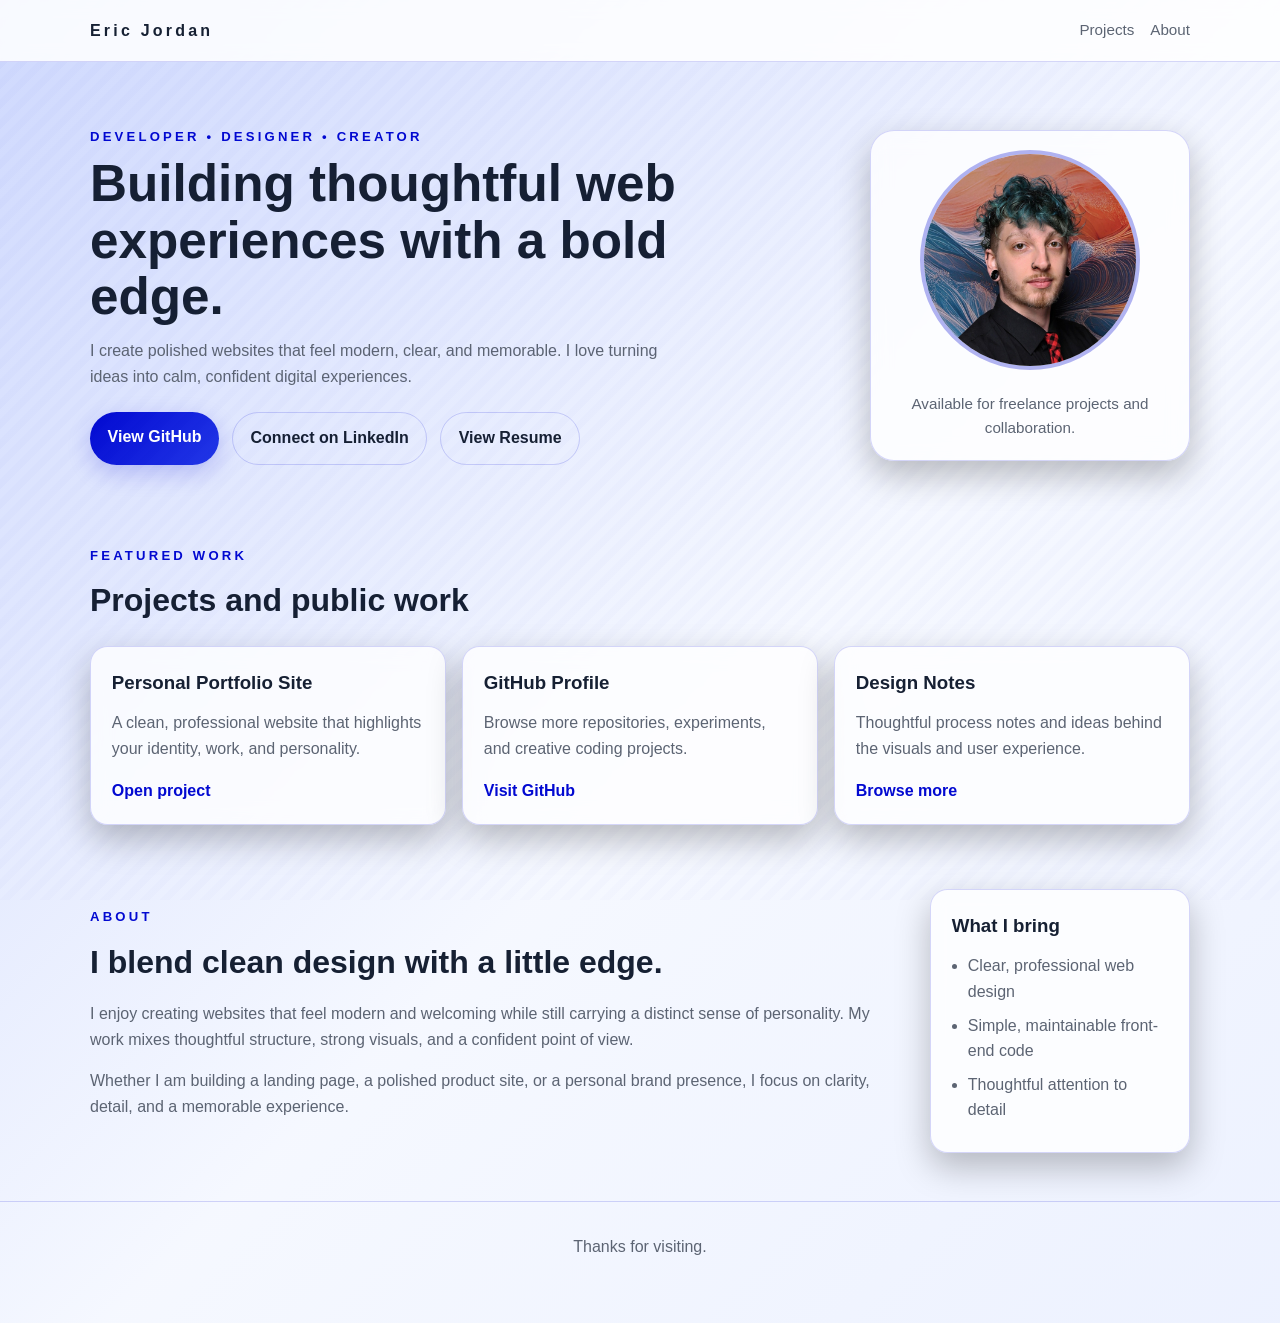
==== index.html @ 1db2b100 "update" ====
<!DOCTYPE html>
<html lang="en">
<head>
  <meta charset="UTF-8">
  <meta name="viewport" content="width=device-width, initial-scale=1.0">
  <title>My Portfolio</title>
  <link rel="stylesheet" href="style.css">
</head>
<body>
  <header class="site-header">
    <div class="container header-layout">
      <a class="brand" href="#">Eric Jordan</a>
      <nav class="site-nav">
        <a href="#projects">Projects</a>
        <a href="#about">About</a>
      </nav>
    </div>
  </header>

  <main>
    <!-- Hero section -->
    <section class="hero">
      <div class="container hero-layout">
        <div class="hero-copy">
          <p class="eyebrow">Developer • Designer • Creator</p>
          <h1>Building thoughtful web experiences with a bold edge.</h1>
          <p>I create polished websites that feel modern, clear, and memorable. I love turning ideas into calm, confident digital experiences.</p>

          <div class="button-row">
            <a class="button primary" href="https://github.com/GCA-Classroom" target="_blank" rel="noopener">View GitHub</a>
            <a class="button secondary" href="https://www.linkedin.com/" target="_blank" rel="noopener">Connect on LinkedIn</a>
            <a class="button secondary" href="resume.html">View Resume</a>
          </div>
        </div>

        <div class="hero-card">
          <img src="img/me.jpg" alt="Headshot of the portfolio owner">
          <p class="card-label">Available for freelance projects and collaboration.</p>
        </div>
      </div>
    </section>

    <!-- Projects section -->
    <section id="projects" class="section">
      <div class="container">
        <div class="section-heading">
          <p class="eyebrow">Featured work</p>
          <h2>Projects and public work</h2>
        </div>

        <div class="card-grid">
          <article class="project-card">
            <h3>Personal Portfolio Site</h3>
            <p>A clean, professional website that highlights your identity, work, and personality.</p>
            <a href="https://github.com/GCA-Classroom/01-prj-personal-site" target="_blank" rel="noopener">Open project</a>
          </article>

          <article class="project-card">
            <h3>GitHub Profile</h3>
            <p>Browse more repositories, experiments, and creative coding projects.</p>
            <a href="https://github.com/ericjsquared" target="_blank" rel="noopener">Visit GitHub</a>
          </article>

          <article class="project-card">
            <h3>Design Notes</h3>
            <p>Thoughtful process notes and ideas behind the visuals and user experience.</p>
            <a href="https://github.com/ericjsquared" target="_blank" rel="noopener">Browse more</a>
          </article>
        </div>
      </div>
    </section>

    <!-- About section -->
    <section id="about" class="section about-section">
      <div class="container about-layout">
        <div>
          <p class="eyebrow">About</p>
          <h2>I blend clean design with a little edge.</h2>
          <p>I enjoy creating websites that feel modern and welcoming while still carrying a distinct sense of personality. My work mixes thoughtful structure, strong visuals, and a confident point of view.</p>
          <p>Whether I am building a landing page, a polished product site, or a personal brand presence, I focus on clarity, detail, and a memorable experience.</p>
        </div>

        <div class="about-panel">
          <h3>What I bring</h3>
          <ul>
            <li>Clear, professional web design</li>
            <li>Simple, maintainable front-end code</li>
            <li>Thoughtful attention to detail</li>
          </ul>
        </div>
      </div>
    </section>
  </main>

  <footer class="site-footer">
    <div class="container">
      <p>Thanks for visiting.</p>
    </div>
  </footer>
</body>
</html>
---- style.css ----
:root {
  --bg: #f3f6ff;
  --panel: rgba(255, 255, 255, 0.78);
  --text: #162033;
  --muted: #5c6473;
  --accent: #0209d1;
  --accent-2: #2338e8;
  --border: rgba(2, 9, 209, 0.16);
}

* {
  box-sizing: border-box;
}

body {
  margin: 0;
  font-family: Arial, Helvetica, sans-serif;
  line-height: 1.6;
  color: var(--text);
  background: linear-gradient(135deg, #9eb2fc80 0%, #eef3ff91 55%, #d5e0ff6f 100%);
  min-height: 100vh;
}

body::before {
  content: "";
  position: fixed;
  inset: 0;
  background-image: linear-gradient(135deg, rgba(2, 9, 209, 0.08) 25%, transparent 25%, transparent 50%, rgba(2, 9, 209, 0.06) 50%, rgba(2, 9, 209, 0.06) 75%, transparent 75%, transparent);
  background-size: 20px 20px;
  opacity: 0.2;
  pointer-events: none;
}

.container {
  width: min(1100px, 90%);
  margin: 0 auto;
}

.site-header {
  padding: 1.1rem 0;
  position: sticky;
  top: 0;
  z-index: 10;
  background: rgba(255, 255, 255, 0.86);
  backdrop-filter: blur(8px);
  border-bottom: 1px solid var(--border);
}

.header-layout {
  display: flex;
  justify-content: space-between;
  align-items: center;
}

.brand {
  color: var(--text);
  text-decoration: none;
  font-weight: 700;
  letter-spacing: 0.2rem;
}

.site-nav {
  display: flex;
  gap: 1rem;
}

.site-nav a {
  color: var(--muted);
  text-decoration: none;
  font-size: 0.95rem;
}

.site-nav a:hover {
  color: var(--accent);
}

.hero {
  padding: 4rem 0 3rem;
}

.hero-layout,
.about-layout {
  display: flex;
  justify-content: space-between;
  align-items: center;
  gap: 2rem;
}

.hero-copy {
  max-width: 610px;
}

.eyebrow {
  margin: 0 0 0.6rem;
  color: var(--accent);
  font-size: 0.82rem;
  font-weight: 700;
  letter-spacing: 0.2rem;
  text-transform: uppercase;
}

h1,
h2,
h3 {
  margin: 0 0 0.8rem;
}

h1 {
  font-size: clamp(2rem, 4vw, 3.3rem);
  line-height: 1.1;
}

h2 {
  font-size: clamp(1.5rem, 3vw, 2rem);
}

p {
  color: var(--muted);
  margin: 0 0 1rem;
}

.button-row {
  display: flex;
  flex-wrap: wrap;
  gap: 0.8rem;
  margin-top: 1.4rem;
}

.button {
  display: inline-block;
  padding: 0.8rem 1.1rem;
  border-radius: 999px;
  text-decoration: none;
  font-weight: 600;
  transition: transform 0.2s ease, box-shadow 0.2s ease;
}

.button:hover {
  transform: translateY(-2px);
}

.button.primary {
  background: linear-gradient(135deg, var(--accent) 0%, var(--accent-2) 100%);
  color: #ffffff;
  box-shadow: 0 8px 24px rgba(2, 9, 209, 0.2);
}

.button.secondary {
  background: transparent;
  color: var(--text);
  border: 1px solid var(--border);
}

.hero-card,
.project-card,
.about-panel {
  background: var(--panel);
  border: 1px solid var(--border);
  box-shadow: 0 14px 34px rgba(0, 0, 0, 0.25);
  backdrop-filter: blur(10px);
}

.hero-card {
  padding: 1.2rem;
  border-radius: 1.5rem;
  width: 100%;
  max-width: 320px;
  text-align: center;
}

.hero-card img {
  width: 100%;
  max-width: 220px;
  height: 220px;
  object-fit: cover;
  border-radius: 50%;
  border: 4px solid rgba(2, 9, 209, 0.3);
  margin-bottom: 0.9rem;
}

.card-label {
  margin: 0;
  font-size: 0.95rem;
}

.section {
  padding: 2rem 0 3rem;
}

.section-heading {
  margin-bottom: 1.2rem;
}

.card-grid {
  display: flex;
  flex-wrap: wrap;
  gap: 1rem;
}

.project-card {
  flex: 1 1 240px;
  padding: 1.3rem;
  border-radius: 1.1rem;
}

.project-card a {
  color: var(--accent);
  text-decoration: none;
  font-weight: 600;
}

.about-section {
  padding-top: 1rem;
}

.about-panel {
  padding: 1.3rem;
  border-radius: 1.1rem;
  min-width: 260px;
}

.about-panel ul {
  margin: 0;
  padding-left: 1rem;
  color: var(--muted);
}

.about-panel li {
  margin-bottom: 0.5rem;
}

.site-footer {
  padding: 2rem 0 3rem;
  text-align: center;
  border-top: 1px solid var(--border);
}

.resume-page {
  padding: 3rem 0;
}

.resume-card {
  background: var(--panel);
  border: 1px solid var(--border);
  padding: 1.5rem;
  border-radius: 1.1rem;
  margin-top: 1rem;
}

@media (max-width: 760px) {
  .hero-layout,
  .about-layout {
    flex-direction: column;
    align-items: flex-start;
  }

  .hero-card {
    max-width: 100%;
  }
}
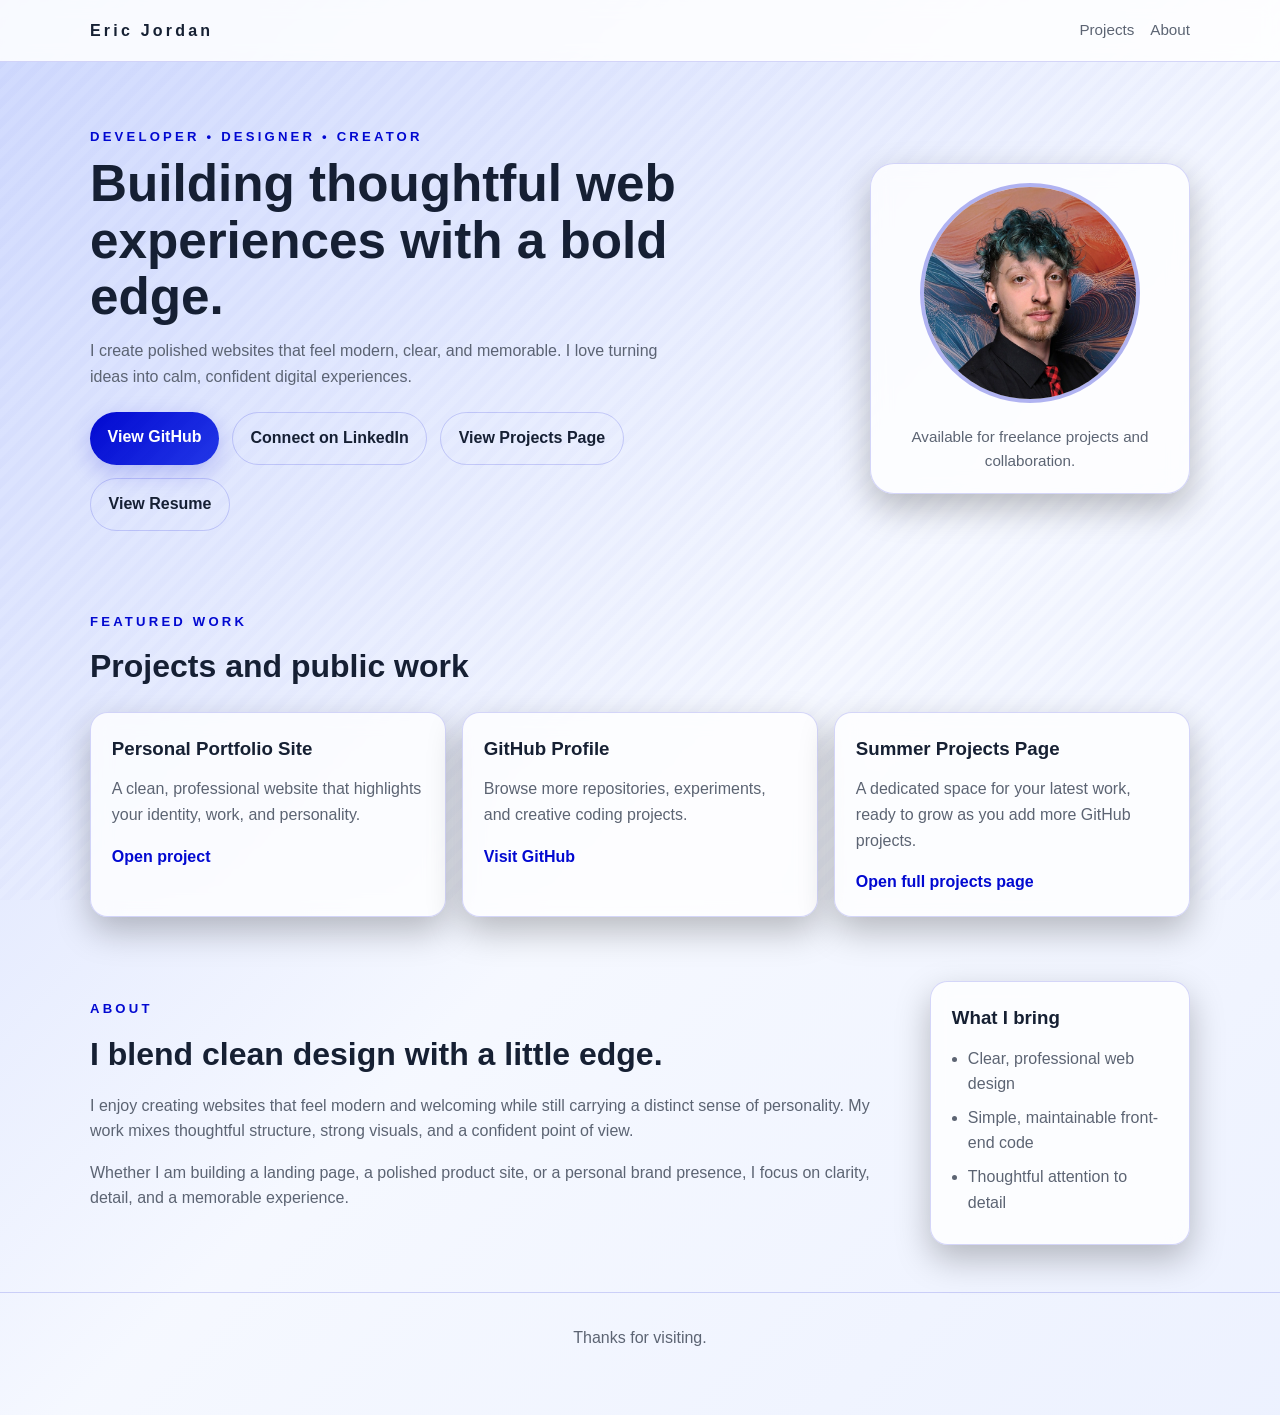
==== commit 38fd62fb: "updated to show different projects" ====
--- a/index.html
+++ b/index.html
@@ -11,7 +11,7 @@
     <div class="container header-layout">
       <a class="brand" href="#">Eric Jordan</a>
       <nav class="site-nav">
-        <a href="#projects">Projects</a>
+        <a href="projects.html">Projects</a>
         <a href="#about">About</a>
       </nav>
     </div>
@@ -29,6 +29,7 @@
           <div class="button-row">
             <a class="button primary" href="https://github.com/GCA-Classroom" target="_blank" rel="noopener">View GitHub</a>
             <a class="button secondary" href="https://www.linkedin.com/" target="_blank" rel="noopener">Connect on LinkedIn</a>
+            <a class="button secondary" href="projects.html">View Projects Page</a>
             <a class="button secondary" href="resume.html">View Resume</a>
           </div>
         </div>
@@ -62,9 +63,9 @@
           </article>
 
           <article class="project-card">
-            <h3>Design Notes</h3>
-            <p>Thoughtful process notes and ideas behind the visuals and user experience.</p>
-            <a href="https://github.com/ericjsquared" target="_blank" rel="noopener">Browse more</a>
+            <h3>Summer Projects Page</h3>
+            <p>A dedicated space for your latest work, ready to grow as you add more GitHub projects.</p>
+            <a href="projects.html">Open full projects page</a>
           </article>
         </div>
       </div>
--- a/style.css
+++ b/style.css
@@ -235,6 +235,35 @@
   border-top: 1px solid var(--border);
 }
 
+.projects-page {
+  padding: 3rem 0;
+}
+
+.projects-intro {
+  max-width: 720px;
+  margin-bottom: 1.5rem;
+}
+
+.projects-grid {
+  display: flex;
+  flex-wrap: wrap;
+  gap: 1rem;
+}
+
+.projects-grid .project-card {
+  flex: 1 1 280px;
+}
+
+.project-meta {
+  display: inline-block;
+  margin-bottom: 0.6rem;
+  color: var(--accent);
+  font-size: 0.82rem;
+  font-weight: 700;
+  letter-spacing: 0.18rem;
+  text-transform: uppercase;
+}
+
 .resume-page {
   padding: 3rem 0;
 }
